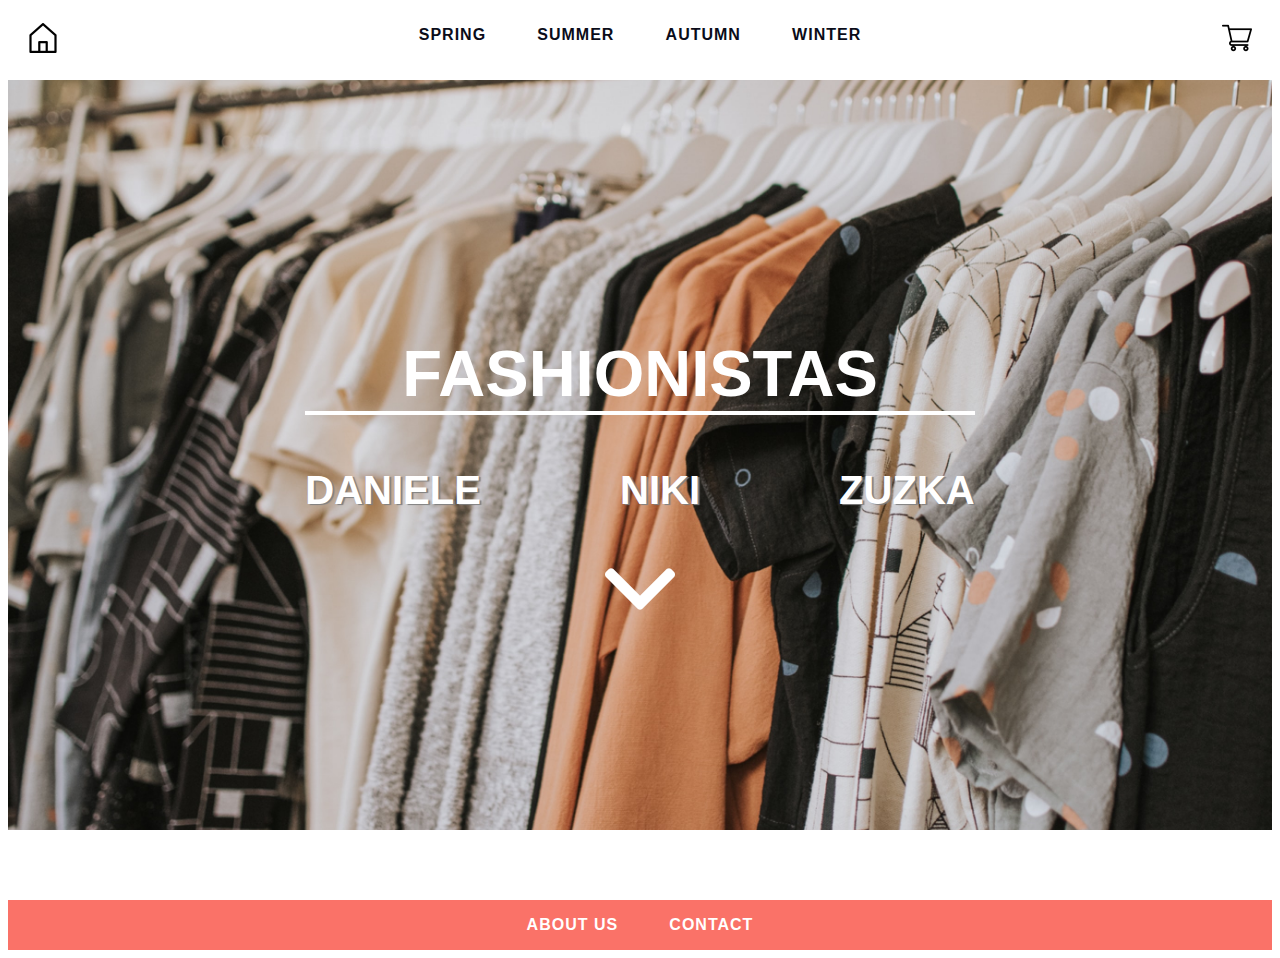
==== about.html @ b01ee785 "added javascript" ====
<!DOCTYPE html>
<html lang="">

<head>
    <meta charset="utf-8">
    <meta name="viewport" content="width=device-width, initial-scale=1.0">
    <title>Fashionistas</title>
    <link rel="stylesheet" href="style.css">
    <link rel="icon" href="icons/fashionistas_logo.png">
</head>

<body>

    <nav id="navbar">
       <a href="index.html"><img src="icons/home-sm.png" class="home_icon"></a>
        <ul>
            <a href="spring.html"><li>SPRING</li></a>
            <a href="summer.html"><li>SUMMER</li></a>
            <a href="autumn.html"><li>AUTUMN</li></a>
            <a href="winter.html"><li>WINTER</li></a>
        </ul>
        <a href="index.html"><img src="icons/shopping-cart-white-sm.png" class="shoppingcart_icon"></a>
    </nav>

    <img src="icons/fashionistas_logo.svg" class="logo">

    <div class="bg">
        <div class="welcome_text">
            <h2 class="welcome_text_heading">FASHIONISTAS</h2>
            <p class="about_text_subheading">DANIELE NIKI ZUZKA</p>
            <a href="#seasons">
                <button type="button" class="arrow_down_btn"><img src="icons/arrow_sm_1.png">
                </button>
            </a>
        </div>
    </div>

    <button onclick="topFunction()" id="topBtn" title="Go to top"><img src="icons/arrow_sm%20%E2%80%93%20up.png" alt="top"></button>

    <main class="home_page">

    </main>

    <div class="full-width">
        <footer>
            <ul>
                <li class="menu_other">ABOUT US</li>
                <li class="menu_other">CONTACT</li>
            </ul>
        </footer>
    </div>
    <script src="javascript/script.js"></script>

</body></html>
---- style.css ----
:root {
    --coral: #FA7268;
    --white: #ffffff;
    --black: #0a0c19;
    --transparent-black: #0a0c19A5;

    --primary-font: "Arial", sans-serif;
}

html{
   scroll-behavior: smooth;
}
body{
    font-family: var(--primary-font);
}
.full-width {
    background: var(--coral);
    color: white;
    width: 100%;
}

.logo{
    position: absolute;
    top: 5px;
    left: 30px;
    display: none;
}
#topBtn{
    position: fixed;
    bottom: 20px;
    right: 30px;
    width: 50px;
    height: 50px;
    -webkit-box-shadow: 0px 4px 10px -2px rgba(0,0,0,0.75);
    -moz-box-shadow: 0px 4px 10px -2px rgba(0,0,0,0.75);
    box-shadow: 0px 4px 10px -2px rgba(0,0,0,0.75);
    z-index: 99;

    border: none;
    border-radius: 50%;
    outline: none;
    background-color: var(--white);
    cursor: pointer;
    font-size: 18px;
    margin: 30px 0px;
    display: none;
}

nav {
    width: 100%;
    height: 50px;
    display: flex;
    align-items: center;
    background-color: white;
    z-index: 10;
    margin-bottom: 20px;
    margin-top: 10px;
}
.sticky {
    position: fixed;
    top: 0;
    width: 100%;
}
nav ul, footer ul {
    display: flex;
    margin-left: auto;
    margin-right: auto;
    padding: 0;
}
nav li, footer li {
    list-style: none;
    margin: 0 2vw;
    cursor: pointer;
    letter-spacing: 1px;
    font-weight: bold;
    transition: .2s;
}
nav li:hover{
    color: var(--coral);
    /*border-bottom: 1px solid var(--coral);*/
}

nav a{
   color: var(--black);
    text-decoration: none;
}
.menu_selected{
    color: var(--coral);
}
.home_icon{
    margin-left: 20px;
    margin-top: 10px;
}
.shoppingcart_icon{
    margin-right: 20px;
    margin-top: 10px;
}

.bg {
    background-image: url(images/lauren-fleischmann-R2aodqJn3b8-unsplash.jpg);
    height: 750px;

    /* Center and scale the image nicely */
    background-position: center;
    background-repeat: no-repeat;
    background-size: cover;

    display: flex;
    align-items: center;
}
.welcome_text {
    margin-left: auto;
    margin-right: auto;
    text-align: center;
}
.welcome_text_heading{
    color: var(--white);
    font-size: 65px;
    border-bottom: 4px solid var(--white);
}
.welcome_text_subheading, .about_text_subheading{
    color: var(--white);
    text-align: center;
    font-size: 40px;
    text-shadow: 2px 1px 1px grey;
    font-weight: bolder;
}
.about_text_subheading{
    word-spacing: 10vw;
}
.arrow_down_btn{
    border: none;
    background-color: transparent;
    filter: invert(100%);
    cursor: pointer;
    outline: none;
    display: block;
    margin: 0 auto;
}

.home_page{
    max-width: 100%;
    justify-items: center;
    display: grid;
    grid-template-columns: repeat(auto-fit, minmax(300px, 1fr));
    padding: 30px;
}
main a{
    margin-left: auto;
    margin-right: auto;
}
.season_box_spring, .season_box_summer, .season_box_autumn, .season_box_winter{
    width: 340px;
    height: 537px;
    margin-top: 10vh;
    display: flex;
    align-items: center;
}
.season_box_spring{
    background-image: url(images/spring.PNG);
}
.season_box_summer{
    background-image: url(images/summer.PNG);
}
.season_box_autumn{
    background-image: url(images/autumn.PNG);
}
.season_box_winter{
    background-image: url(images/winter.PNG);
}
.season_text{
    text-align: center;
    color: var(--white);
    font-weight: bold;
    letter-spacing: 4px;
    font-size: 20px;
    padding: 20px 50px;
    border: 2px solid var(--white);
    background-color: var(--transparent-black);
    cursor: pointer;
    transition: 1s;
}
.season_text:hover{
    background-color: var(--black);
}

footer{
    margin-top: 10px;
    display: flex;
    align-items: center;
}

@media only screen and (max-width: 850px) {

    nav {
        height: auto;
        flex-direction: column;
    }
    nav ul, footer ul {
        display: flex;
        font-size: 14px;
    }
    nav ul {
        flex-direction: column;
        padding: 5px;
        text-align: center;
        margin: 0;
    }
    nav li{
        padding: 5px;
    }
    .home_icon{
        margin: 0;
    }
    .shoppingcart_icon{
        margin: 0;
    }

    .welcome_text_heading{
        font-size: 6vw;
    }
    .welcome_text_subheading{
        font-size: 5vw;
    }

}


.season_main{
    display: grid;
    grid-template-columns: repeat(auto-fit, minmax(100px, 1fr));
    grid-gap: 1rem;
    padding: 30px;
}

.layout{
    display: flex;
    flex-direction: column;
    text-align: center;
    background-color: antiquewhite;
    box-shadow: 1px 1px 1px grey;
}

h2{
    font-family: arial;
}
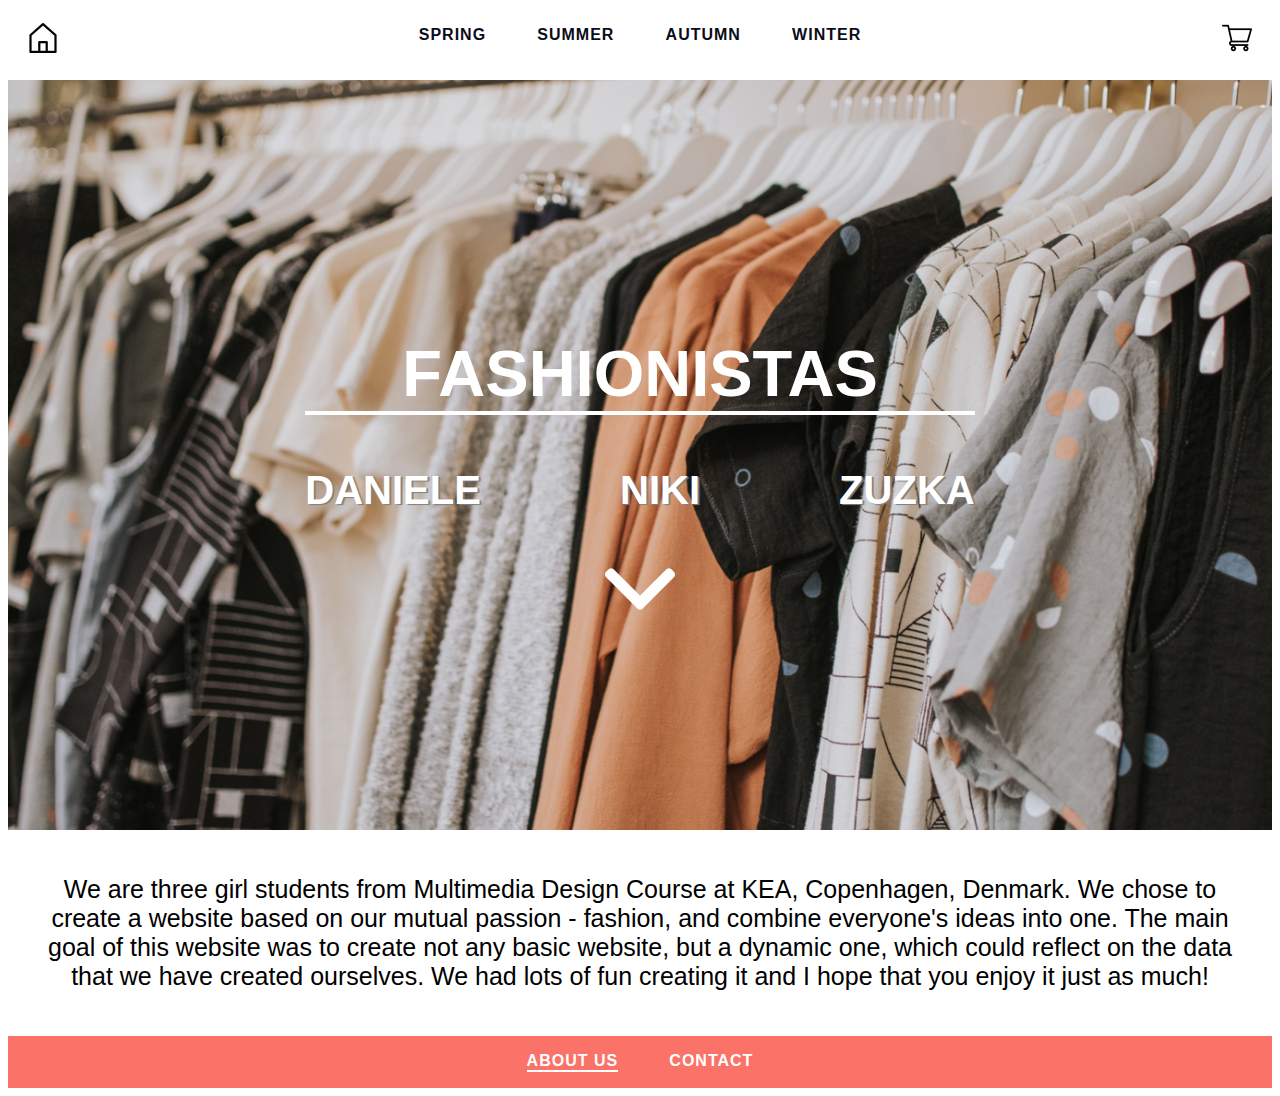
==== commit dcb60c60: "added images" ====
--- a/about.html
+++ b/about.html
@@ -6,7 +6,7 @@
     <meta name="viewport" content="width=device-width, initial-scale=1.0">
     <title>Fashionistas</title>
     <link rel="stylesheet" href="style.css">
-    <link rel="icon" href="icons/fashionistas_logo.png">
+    <link rel="icon" href="icons/fashionistas_logo_updated.svg">
 </head>
 
 <body>
@@ -28,7 +28,7 @@
         <div class="welcome_text">
             <h2 class="welcome_text_heading">FASHIONISTAS</h2>
             <p class="about_text_subheading">DANIELE NIKI ZUZKA</p>
-            <a href="#seasons">
+            <a href="#about_us_text">
                 <button type="button" class="arrow_down_btn"><img src="icons/arrow_sm_1.png">
                 </button>
             </a>
@@ -37,14 +37,14 @@
 
     <button onclick="topFunction()" id="topBtn" title="Go to top"><img src="icons/arrow_sm%20%E2%80%93%20up.png" alt="top"></button>
 
-    <main class="home_page">
-
+    <main class="about_page">
+        <p class="about_us_text" id="about_us_text">We are three girl students from Multimedia Design Course at KEA, Copenhagen, Denmark. We chose to create a website based on our mutual passion - fashion, and combine everyone's ideas into one. The main goal of this website was to create not any basic website, but a dynamic one, which could reflect on the data that we have created ourselves. We had lots of fun creating it and I hope that you enjoy it just as much! </p>
     </main>
 
     <div class="full-width">
         <footer>
             <ul>
-                <li class="menu_other">ABOUT US</li>
+                <li class="menu_selected_footer">ABOUT US</li>
                 <li class="menu_other">CONTACT</li>
             </ul>
         </footer>
--- a/style.css
+++ b/style.css
@@ -184,10 +184,28 @@
     background-color: var(--black);
 }
 
+.about_page{
+
+}
+.about_us_text{
+    text-align: center;
+    font-size: 25px;
+    padding: 20px;
+}
+
 footer{
     margin-top: 10px;
     display: flex;
     align-items: center;
+}
+footer a{
+    text-decoration: none;
+    color: var(--white);
+}
+
+.menu_selected_footer{
+    color: var(--white);
+    border-bottom: 2px solid var(--white);
 }
 
 @media only screen and (max-width: 850px) {
@@ -225,22 +243,53 @@
 
 }
 
-
+/*--------------------TEMPLATE--------------------*/
 .season_main{
+    margin-left: auto;
+    margin-right: auto;
+    max-width: 70%;
     display: grid;
-    grid-template-columns: repeat(auto-fit, minmax(100px, 1fr));
-    grid-gap: 1rem;
+    grid-template-columns: repeat(auto-fit, minmax(250px, 1fr));
+    grid-gap: 2rem;
     padding: 30px;
 }
-
 .layout{
+    width: 270px;
     display: flex;
     flex-direction: column;
     text-align: center;
-    background-color: antiquewhite;
-    box-shadow: 1px 1px 1px grey;
-}
-
+    background-color: var(--white);
+}
 h2{
     font-family: arial;
-}
+    grid-column: 1 / -1;
+}
+.image{
+    max-width: 270px;
+    max-height: 300px;
+}
+.read_more_btn{
+    background-color: var(--transparent-black);
+    outline: none;
+    border: none;
+    color: white;
+    letter-spacing: 3px;
+    cursor: pointer;
+    position: relative;
+    bottom: 30px;
+    height: 30px;
+    font-weight: bold;
+
+}
+.read_more_btn:hover{
+    background-color: var(--black);
+}
+.buy_me_btn{
+    text-align: center;
+    letter-spacing: 3px;
+    color: white;
+    cursor: pointer;
+    font-weight: bold;
+    border: none;
+    background-color: var(--coral);
+}
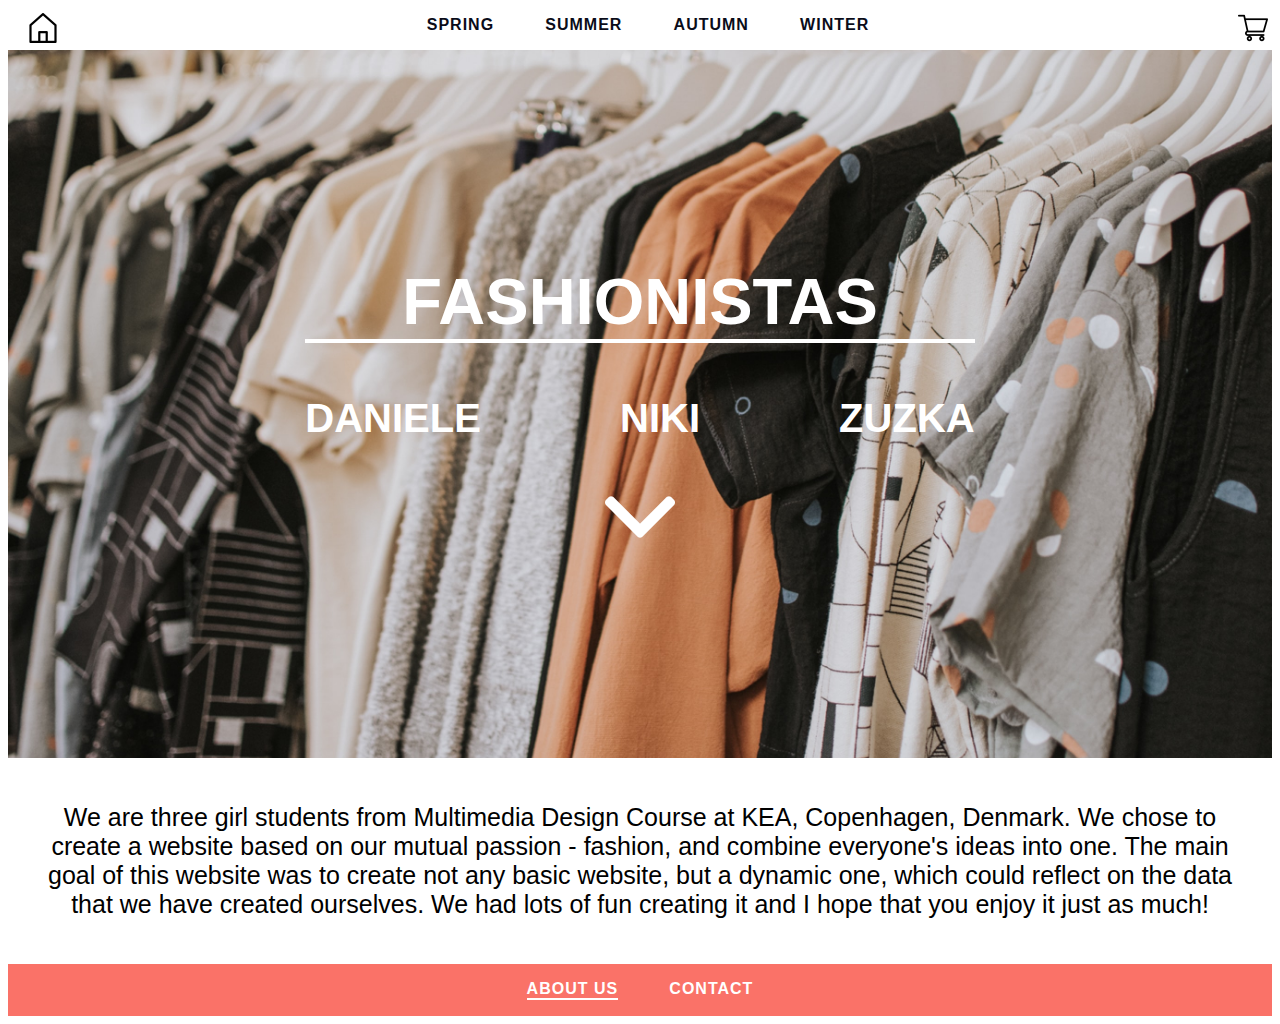
==== commit 89f67bc4: "fixed navbar and javascript changes" ====
--- a/about.html
+++ b/about.html
@@ -11,7 +11,7 @@
 
 <body>
 
-    <nav id="navbar">
+    <nav id="navbar" class="sticky">
        <a href="index.html"><img src="icons/home-sm.png" class="home_icon"></a>
         <ul>
             <a href="spring.html"><li>SPRING</li></a>
--- a/style.css
+++ b/style.css
@@ -54,7 +54,6 @@
     background-color: white;
     z-index: 10;
     margin-bottom: 20px;
-    margin-top: 10px;
 }
 .sticky {
     position: fixed;
@@ -122,7 +121,6 @@
     color: var(--white);
     text-align: center;
     font-size: 40px;
-    text-shadow: 2px 1px 1px grey;
     font-weight: bolder;
 }
 .about_text_subheading{
@@ -184,9 +182,6 @@
     background-color: var(--black);
 }
 
-.about_page{
-
-}
 .about_us_text{
     text-align: center;
     font-size: 25px;
@@ -248,11 +243,17 @@
     margin-left: auto;
     margin-right: auto;
     max-width: 70%;
+    margin-top: 50px;
+
+}
+
+section{
     display: grid;
     grid-template-columns: repeat(auto-fit, minmax(250px, 1fr));
-    grid-gap: 2rem;
-    padding: 30px;
-}
+    column-gap: 2rem;
+    margin-top: 20px;
+}
+
 .layout{
     width: 270px;
     display: flex;
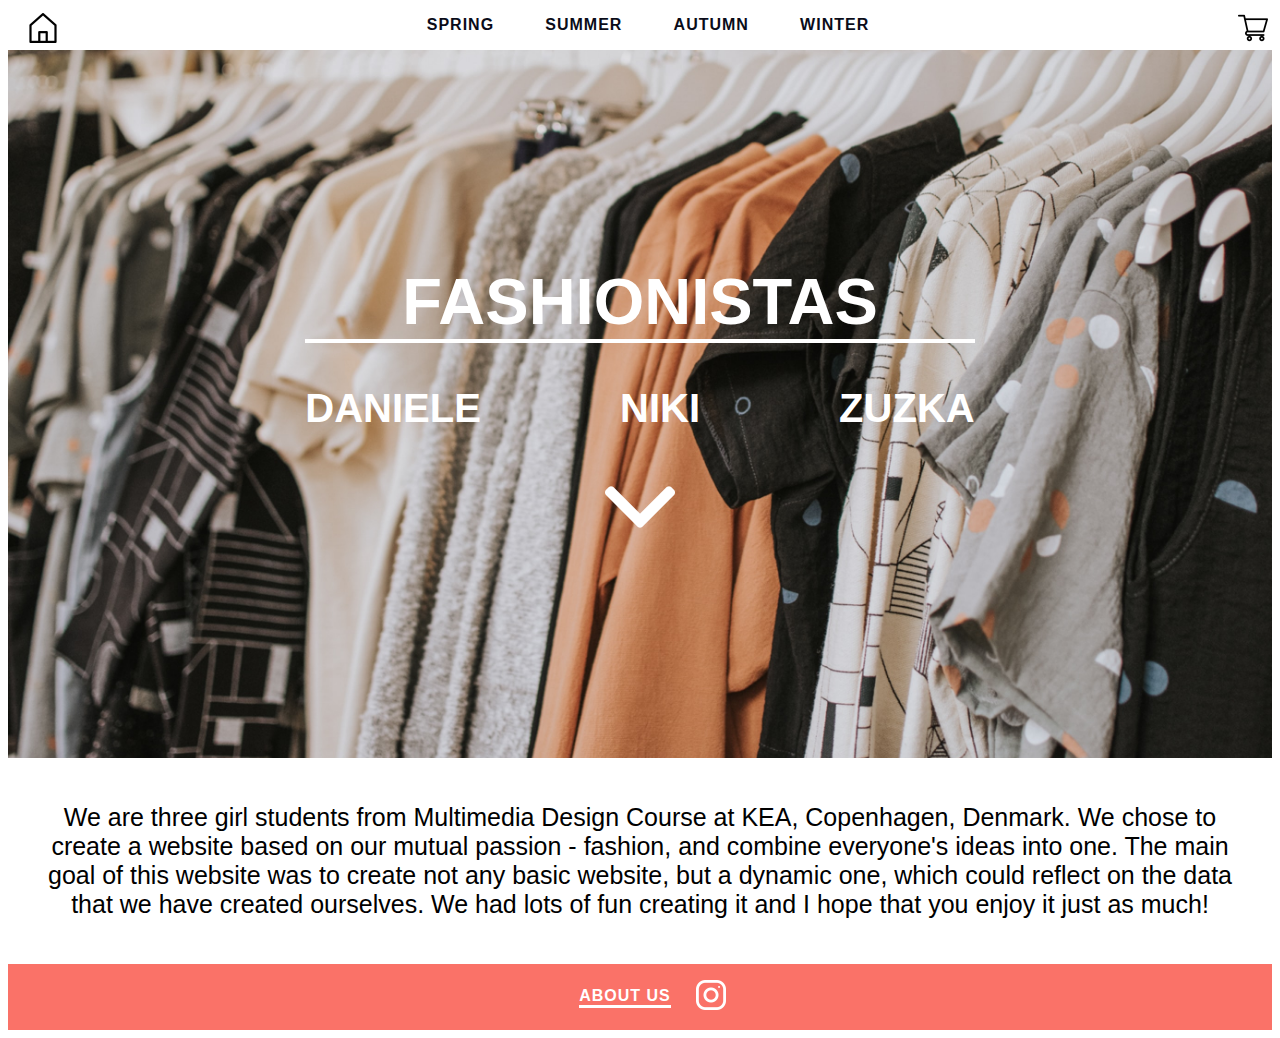
==== commit 76db6436: "added content" ====
--- a/about.html
+++ b/about.html
@@ -11,22 +11,32 @@
 
 <body>
 
+    <button class="burger_menu"><img src="icons/menu-sm.png"></button>
+
     <nav id="navbar" class="sticky">
-       <a href="index.html"><img src="icons/home-sm.png" class="home_icon"></a>
+        <a href="index.html"><img src="icons/home-sm.png" class="home_icon"></a>
         <ul>
-            <a href="spring.html"><li>SPRING</li></a>
-            <a href="summer.html"><li>SUMMER</li></a>
-            <a href="autumn.html"><li>AUTUMN</li></a>
-            <a href="winter.html"><li>WINTER</li></a>
+            <a href="spring.html">
+                <li>SPRING</li>
+            </a>
+            <a href="summer.html">
+                <li>SUMMER</li>
+            </a>
+            <a href="autumn.html">
+                <li>AUTUMN</li>
+            </a>
+            <a href="winter.html">
+                <li>WINTER</li>
+            </a>
         </ul>
-        <a href="index.html"><img src="icons/shopping-cart-white-sm.png" class="shoppingcart_icon"></a>
+        <a href="basket.html"><img src="icons/shopping-cart-white-sm.png" class="shoppingcart_icon"></a>
     </nav>
 
     <img src="icons/fashionistas_logo.svg" class="logo">
 
     <div class="bg">
         <div class="welcome_text">
-            <h2 class="welcome_text_heading">FASHIONISTAS</h2>
+            <h1 class="welcome_text_heading">FASHIONISTAS</h1>
             <p class="about_text_subheading">DANIELE NIKI ZUZKA</p>
             <a href="#about_us_text">
                 <button type="button" class="arrow_down_btn"><img src="icons/arrow_sm_1.png">
@@ -45,7 +55,8 @@
         <footer>
             <ul>
                 <li class="menu_selected_footer">ABOUT US</li>
-                <li class="menu_other">CONTACT</li>
+                <a href="https://www.instagram.com/gretaurb/"><img src="icons/instagram-sm.png"></a>
+
             </ul>
         </footer>
     </div>
--- a/style.css
+++ b/style.css
@@ -46,6 +46,9 @@
     display: none;
 }
 
+.burger_menu{
+    display: none;
+}
 nav {
     width: 100%;
     height: 50px;
@@ -188,6 +191,21 @@
     padding: 20px;
 }
 
+.sold_out_text{
+    text-align: center;
+    font-weight: 900;
+    font-size: 40px;
+    display: none;
+    margin: 0;
+    color: var(--coral);
+    border-bottom: 2px solid var(--coral);
+    /*text-shadow: 2px 2px 2px var(--white);*/
+    /*transform: rotate(-20deg);*/
+}
+.sold_out{
+    filter: grayscale(100%);
+}
+
 footer{
     margin-top: 10px;
     display: flex;
@@ -196,46 +214,17 @@
 footer a{
     text-decoration: none;
     color: var(--white);
+    align-self: center;
+}
+footer img{
+    filter: invert(100%);
+    cursor: pointer;
 }
 
 .menu_selected_footer{
     color: var(--white);
-    border-bottom: 2px solid var(--white);
-}
-
-@media only screen and (max-width: 850px) {
-
-    nav {
-        height: auto;
-        flex-direction: column;
-    }
-    nav ul, footer ul {
-        display: flex;
-        font-size: 14px;
-    }
-    nav ul {
-        flex-direction: column;
-        padding: 5px;
-        text-align: center;
-        margin: 0;
-    }
-    nav li{
-        padding: 5px;
-    }
-    .home_icon{
-        margin: 0;
-    }
-    .shoppingcart_icon{
-        margin: 0;
-    }
-
-    .welcome_text_heading{
-        font-size: 6vw;
-    }
-    .welcome_text_subheading{
-        font-size: 5vw;
-    }
-
+    border-bottom: 3px solid var(--white);
+    align-self: center;
 }
 
 /*--------------------TEMPLATE--------------------*/
@@ -255,18 +244,26 @@
 }
 
 .layout{
-    width: 270px;
+    width: 250px;
     display: flex;
     flex-direction: column;
     text-align: center;
     background-color: var(--white);
-}
+    margin-bottom: 70px;
+    justify-self: center;
+
+}
+
 h2{
-    font-family: arial;
+    text-transform: uppercase;
     grid-column: 1 / -1;
+    width: 100%;
+    padding: 10px;
+    background-color: var(--black);
+    color: var(--white);
 }
 .image{
-    max-width: 270px;
+    max-width: 250px;
     max-height: 300px;
 }
 .read_more_btn{
@@ -280,17 +277,138 @@
     bottom: 30px;
     height: 30px;
     font-weight: bold;
+    transition: .5s ease;
 
 }
 .read_more_btn:hover{
     background-color: var(--black);
 }
-.buy_me_btn{
-    text-align: center;
+.buy_me_btn, .empty_basket_btn{
+    text-align: center;
+    padding: 5px;
     letter-spacing: 3px;
-    color: white;
     cursor: pointer;
     font-weight: bold;
     border: none;
+    outline: none;
+    font-size: 16px;
+    transition: .5s ease;
+
+    background-color: var(--white);
+    color: var(--coral);
+    border: 2px solid var(--coral);
+}
+
+.buy_me_btn:hover, .empty_basket_btn:hover{
+    border: 2px solid var(--white);
     background-color: var(--coral);
-}
+    color: white;
+}
+.buy_me_btn:active{
+    color: var(--black);
+    border: 2px solid var(--black);
+}
+
+/*--------------------BASKET--------------------*/
+.basket_template{
+    display: flex;
+    flex-direction: column;
+}
+.basket_layout{
+    display: flex;
+    flex-direction: row;
+    border: 3px solid var(--black);
+    padding: 10px;
+    margin-top: 30px;
+    margin-bottom: 20px;
+}
+.basket_heading{
+    margin-top: 50px;
+    text-align: center;
+}
+#basket_img{
+    max-width: 110px;
+    height: 150px;
+}
+.basket_item_title, .basket_item_price{
+    margin-left: auto;
+    margin-right: auto;
+    align-self: center;
+    font-size: 20px;
+}
+
+.empty_basket_btn{
+    margin:auto;
+    display:block;
+    height: 50px;
+}
+
+@media only screen and (max-width: 850px) {
+    .burger_menu{
+        position: fixed;
+        top: 2vh;
+        left: 83vw;
+        display: block;
+        cursor: pointer;
+        width: 50px;
+        height: 50px;
+        z-index: 10;
+        border: none;
+        border-radius: 50%;
+        outline: none;
+        background-color: var(--white);
+    }
+    nav {
+        display: none;
+        height: auto;
+        flex-direction: column;
+        z-index: 1;
+    }
+    nav ul, footer ul {
+        display: flex;
+        font-size: 14px;
+    }
+    nav ul {
+        flex-direction: column;
+        padding: 5px;
+        text-align: center;
+        margin: 0;
+    }
+    nav li{
+        padding: 5px;
+    }
+    .home_icon{
+        margin-left: 0;
+
+    }
+    .shoppingcart_icon{
+        position: absolute;
+        left: 10%;
+        top: 1%;
+
+    }
+
+    .welcome_text_heading{
+        font-size: 6vw;
+    }
+    .welcome_text_subheading{
+        font-size: 5vw;
+    }
+
+    .basket_layout{
+        display: grid;
+        grid-template-columns: 1fr;
+        text-align: center;
+    }
+    #basket_img{
+        grid-row: 1;
+        justify-self: center;
+    }
+    .basket_item_title{
+        grid-row: 2;
+    }
+    .basket_item_price{
+        grid-row: 3;
+    }
+
+}
